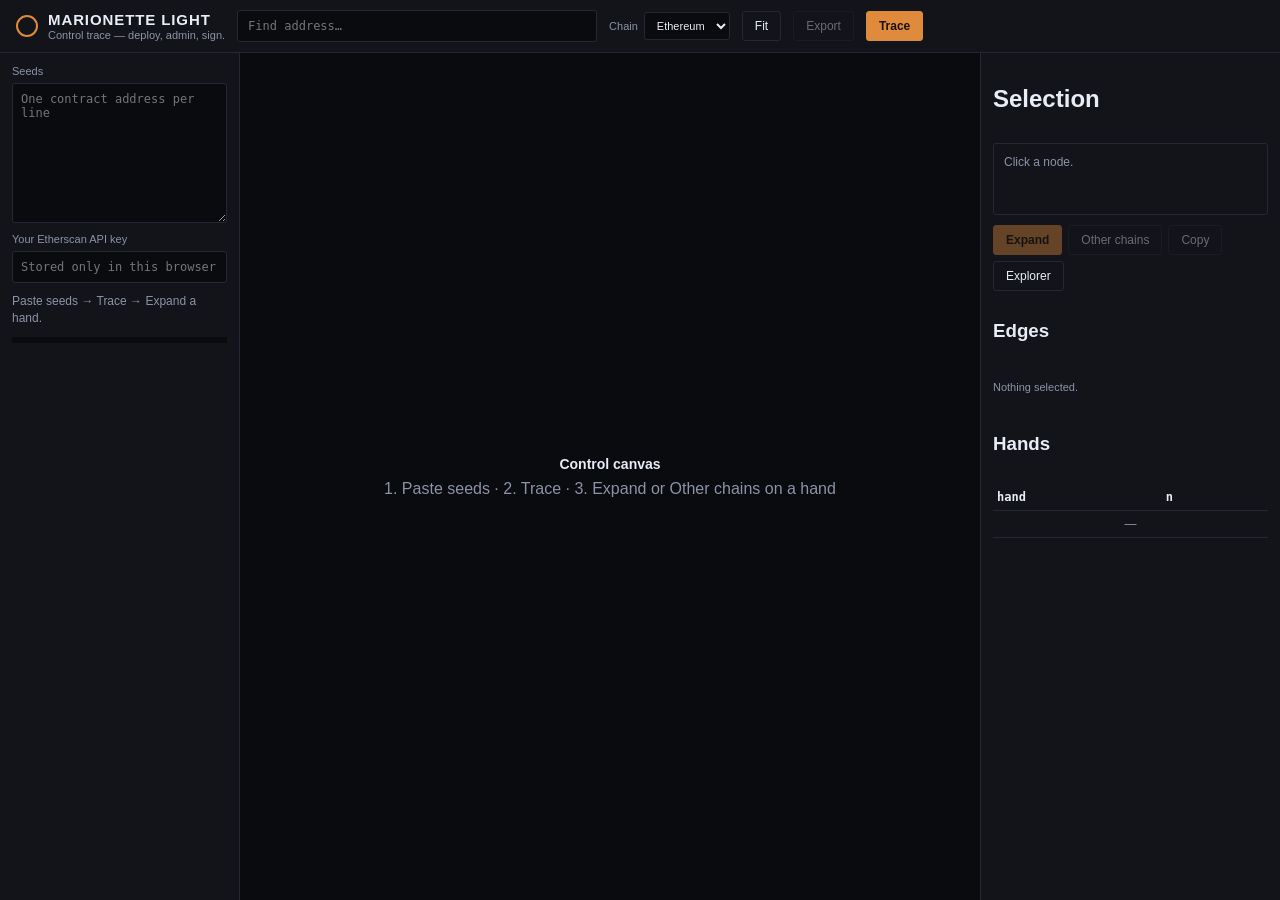
==== static/index.html @ 92b60005 "Marionette Light: Trace, Expand, Other chains. No Neo4j. Visitor API key in browser. Stateless expan" ====
<!DOCTYPE html>
<html lang="en">
<head>
  <meta charset="UTF-8" />
  <meta name="viewport" content="width=device-width, initial-scale=1" />
  <title>Marionette Light</title>
  <link rel="stylesheet" href="/static/style.css" />
  <script src="/static/vendor/vis-network.min.js"></script>
</head>
<body>
  <header class="top">
    <div class="brand">
      <span class="mark" aria-hidden="true"></span>
      <div>
        <h1>Marionette Light</h1>
        <p class="tag">Control trace — deploy, admin, sign.</p>
      </div>
    </div>
    <input id="search" spellcheck="false" placeholder="Find address…" />
    <label class="chain">
      Chain
      <select id="chainid">
        <option value="1" selected>Ethereum</option>
        <option value="56">BNB</option>
        <option value="137">Polygon</option>
        <option value="42161">Arbitrum</option>
        <option value="8453">Base</option>
        <option value="10">Optimism</option>
      </select>
    </label>
    <button type="button" id="fit" class="ghost">Fit</button>
    <button type="button" id="exportJson" class="ghost" disabled>Export</button>
    <button type="button" id="run" class="primary">Trace</button>
  </header>

  <main>
    <aside class="panel">
      <label>
        Seeds
        <textarea id="seeds" spellcheck="false" placeholder="One contract address per line"></textarea>
      </label>
      <label>
        Your Etherscan API key
        <input id="apiKey" type="password" autocomplete="off" spellcheck="false" placeholder="Stored only in this browser" />
      </label>
      <div id="status" class="status idle">Paste seeds → Trace → Expand a hand.</div>
      <progress id="bar" max="100" value="0"></progress>
    </aside>

    <section class="stage">
      <div id="graph" class="graph"></div>
      <div id="empty" class="empty-graph">
        <strong>Control canvas</strong>
        <span>1. Paste seeds · 2. Trace · 3. Expand or Other chains on a hand</span>
      </div>
    </section>

    <aside class="inspect" id="inspect">
      <h2>Selection</h2>
      <div id="inspector" class="inspector idle">Click a node.</div>
      <div class="inspect-actions">
        <button type="button" id="expand" class="primary" disabled>Expand</button>
        <button type="button" id="scanChains" class="ghost" disabled>Other chains</button>
        <button type="button" id="copyAddr" class="ghost" disabled>Copy</button>
        <a id="openScan" class="ghost linkbtn" href="#" target="_blank" rel="noreferrer">Explorer</a>
      </div>
      <h3>Edges</h3>
      <div id="edgeList" class="edgelist"><p class="muted">Nothing selected.</p></div>
      <h3>Hands</h3>
      <table>
        <thead><tr><th>hand</th><th>n</th><th></th></tr></thead>
        <tbody id="handsRows"><tr><td colspan="3" class="empty">—</td></tr></tbody>
      </table>
    </aside>
  </main>

  <script src="/static/app.js"></script>
</body>
</html>
---- static/style.css ----
:root {
  --bg: #0c0d10;
  --panel: #12141a;
  --canvas: #0a0b0e;
  --line: #252833;
  --ink: #e8edf5;
  --muted: #8b93a7;
  --copper: #e08a3c;
  --seed: #5b9fd4;
  --controller: #e0b34a;
  --safe: #a78bdb;
  --signer: #5dcaa0;
  --funder: #e07a96;
  --contract: #6d7c78;
  --sans: "Segoe UI", "IBM Plex Sans", sans-serif;
  --code: "Cascadia Mono", "Consolas", monospace;
}

* { box-sizing: border-box; }
html, body { margin: 0; height: 100%; }
body {
  background: var(--bg);
  color: var(--ink);
  font-family: var(--sans);
  display: flex;
  flex-direction: column;
  height: 100%;
  overflow: hidden;
}

.top {
  display: flex;
  align-items: center;
  gap: 12px;
  padding: 10px 16px;
  border-bottom: 1px solid var(--line);
  background: var(--panel);
  flex-wrap: wrap;
}
.brand { display: flex; gap: 10px; align-items: center; min-width: 200px; }
.mark {
  width: 22px; height: 22px;
  border: 2px solid var(--copper);
  border-radius: 50%;
}
h1 { font-size: 15px; margin: 0; letter-spacing: 0.06em; font-weight: 650; text-transform: uppercase; }
.tag { margin: 1px 0 0; color: var(--muted); font-size: 11px; }
#search {
  flex: 1;
  min-width: 160px;
  max-width: 360px;
  padding: 8px 10px;
  font-family: var(--code);
  font-size: 12px;
}
.chain { font-size: 11px; color: var(--muted); display: flex; gap: 6px; align-items: center; }
select, input, textarea, button {
  font: inherit;
  color: var(--ink);
  background: #0a0b0e;
  border: 1px solid var(--line);
  border-radius: 3px;
}
select { padding: 6px 8px; }
button { cursor: pointer; padding: 7px 12px; font-size: 12px; }
button.primary { background: var(--copper); border-color: var(--copper); color: #1a1208; font-weight: 650; }
button.primary:disabled, button.ghost:disabled { opacity: 0.4; cursor: default; }
button.ghost { background: transparent; }
.linkbtn {
  display: inline-block;
  padding: 7px 12px;
  text-decoration: none;
  color: var(--ink);
  font-size: 12px;
  border: 1px solid var(--line);
  border-radius: 3px;
}

main {
  display: grid;
  grid-template-columns: 240px minmax(0, 1fr) 300px;
  flex: 1;
  min-height: 0;
}
.panel, .inspect {
  background: var(--panel);
  padding: 12px;
  display: flex;
  flex-direction: column;
  gap: 10px;
  min-height: 0;
  overflow: auto;
}
.panel { border-right: 1px solid var(--line); }
.inspect { border-left: 1px solid var(--line); }
.panel label, .inspect label {
  display: flex;
  flex-direction: column;
  gap: 6px;
  font-size: 11px;
  color: var(--muted);
}
textarea {
  min-height: 140px;
  resize: vertical;
  font-family: var(--code);
  font-size: 12px;
  padding: 8px;
}
input[type="password"], input:not([id="search"]) {
  padding: 8px;
  font-family: var(--code);
  font-size: 12px;
}
.status { font-size: 12px; line-height: 1.4; }
.status.idle { color: var(--muted); }
.status.busy { color: var(--copper); }
.status.ok { color: var(--signer); }
.status.err { color: #e05a52; }
progress {
  width: 100%;
  height: 6px;
  border: 0;
  background: #0a0b0e;
}
progress::-webkit-progress-bar { background: #0a0b0e; }
progress::-webkit-progress-value { background: var(--copper); }

.stage { position: relative; background: var(--canvas); min-width: 0; }
.graph { width: 100%; height: 100%; }
.empty-graph {
  position: absolute;
  inset: 0;
  display: flex;
  flex-direction: column;
  align-items: center;
  justify-content: center;
  gap: 8px;
  color: var(--muted);
  pointer-events: none;
  text-align: center;
  padding: 24px;
}
.empty-graph.hidden { display: none; }
.empty-graph strong { color: var(--ink); font-size: 14px; }

.inspector {
  font-size: 12px;
  line-height: 1.45;
  padding: 10px;
  border: 1px solid var(--line);
  border-radius: 3px;
  min-height: 72px;
}
.inspector.idle { color: var(--muted); }
.inspector .addr { font-family: var(--code); word-break: break-all; margin-bottom: 4px; }
.inspect-actions { display: flex; flex-wrap: wrap; gap: 6px; }
.edgelist { font-size: 11px; font-family: var(--code); max-height: 220px; overflow: auto; }
.edgelist .fact {
  border: 1px solid var(--line);
  padding: 6px 8px;
  margin-bottom: 6px;
  cursor: pointer;
}
.edgelist .fact:hover { border-color: var(--copper); }
.edgelist .dir { color: var(--copper); text-transform: uppercase; font-size: 10px; }
.muted { color: var(--muted); font-family: var(--sans); }
table { width: 100%; border-collapse: collapse; font-size: 12px; }
th, td { text-align: left; padding: 6px 4px; border-bottom: 1px solid var(--line); }
td.addr, th { font-family: var(--code); }
td.empty { color: var(--muted); text-align: center; }
tr[data-id] { cursor: pointer; }
tr[data-id]:hover { background: #1a1d26; }
.badge {
  font-size: 10px;
  color: var(--copper);
  border: 1px solid var(--copper);
  padding: 1px 5px;
  border-radius: 2px;
}

@media (max-width: 960px) {
  main { grid-template-columns: 1fr; grid-template-rows: auto 50vh auto; }
}
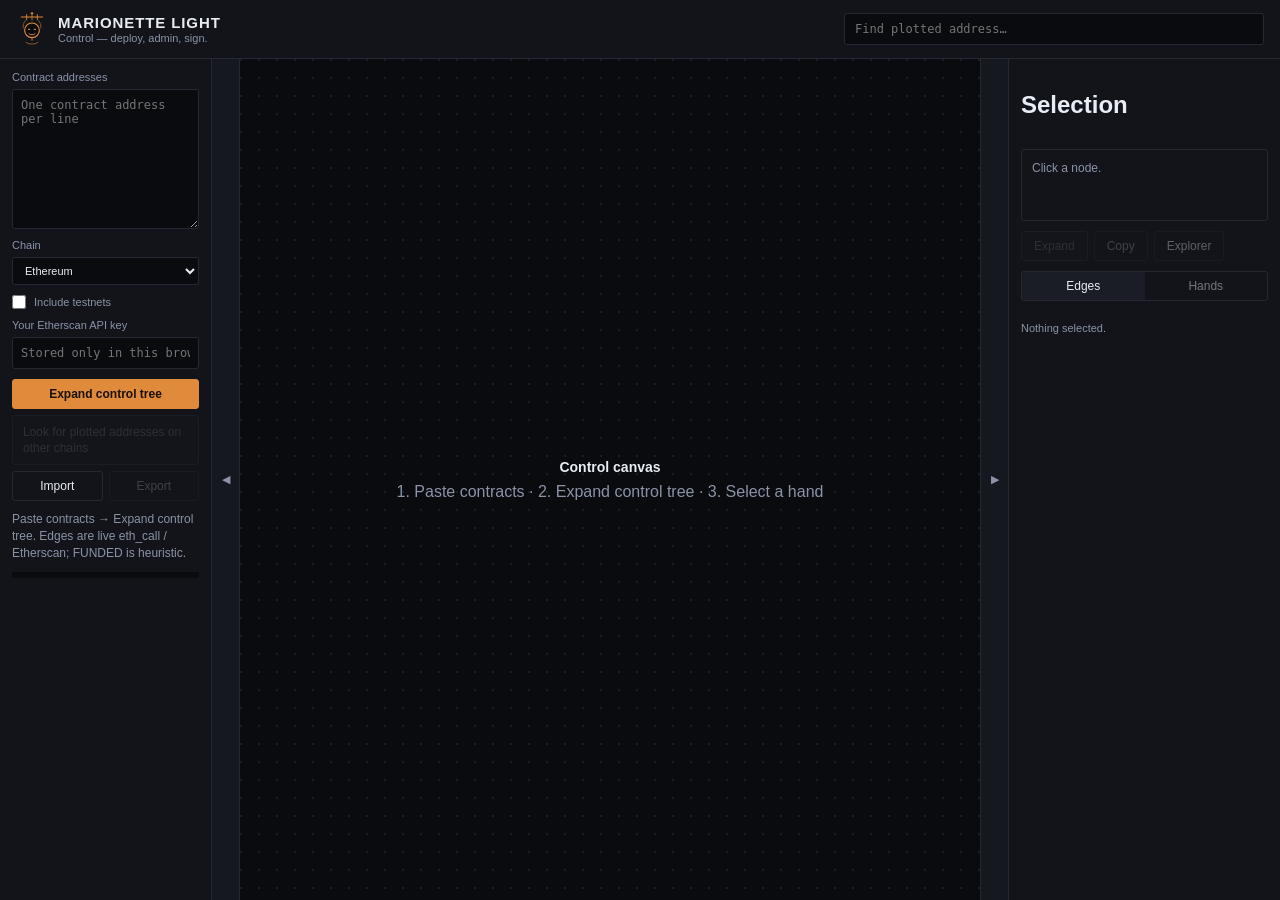
==== commit 43952c8f: "Ship Light UX polish, truth gates, docs, and GitHub Pages landing. Co-authored-by: Cursor <cursorage" ====
--- a/static/index.html
+++ b/static/index.html
@@ -10,69 +10,106 @@
 <body>
   <header class="top">
     <div class="brand">
-      <span class="mark" aria-hidden="true"></span>
+      <svg class="logo" viewBox="0 0 48 56" aria-hidden="true" focusable="false">
+        <!-- control cross -->
+        <path d="M8 10h32" fill="none" stroke="currentColor" stroke-width="1.6" stroke-linecap="round"/>
+        <path d="M16 6.5v7M32 6.5v7" fill="none" stroke="currentColor" stroke-width="1.4" stroke-linecap="round"/>
+        <circle cx="24" cy="4.5" r="1.8" fill="currentColor"/>
+        <!-- strings -->
+        <path d="M24 6.5v8" fill="none" stroke="currentColor" stroke-width="1.2" stroke-linecap="round" opacity="0.9"/>
+        <path d="M16 13.5c-4.5 4-6 9-5 13M32 13.5c4.5 4 6 9 5 13" fill="none" stroke="currentColor" stroke-width="1.1" stroke-linecap="round" opacity="0.75"/>
+        <!-- head (geometric) -->
+        <circle cx="24" cy="30" r="11" fill="#0a0b0e" stroke="currentColor" stroke-width="1.7"/>
+        <path d="M18.5 28.5h2.2M27.3 28.5h2.2" stroke="currentColor" stroke-width="1.5" stroke-linecap="round"/>
+        <path d="M19.5 35c2 2.4 7 2.4 9 0" fill="none" stroke="currentColor" stroke-width="1.4" stroke-linecap="round"/>
+        <!-- neck + shoulders -->
+        <path d="M24 41v4" fill="none" stroke="currentColor" stroke-width="1.3" stroke-linecap="round"/>
+        <path d="M15 48c3.5 3.5 14.5 3.5 18 0" fill="none" stroke="currentColor" stroke-width="1.3" stroke-linecap="round" opacity="0.7"/>
+      </svg>
       <div>
         <h1>Marionette Light</h1>
-        <p class="tag">Control trace — deploy, admin, sign.</p>
+        <p class="tag">Control — deploy, admin, sign.</p>
       </div>
     </div>
-    <input id="search" spellcheck="false" placeholder="Find address…" />
-    <label class="chain">
-      Chain
-      <select id="chainid">
-        <option value="1" selected>Ethereum</option>
-        <option value="56">BNB</option>
-        <option value="137">Polygon</option>
-        <option value="42161">Arbitrum</option>
-        <option value="8453">Base</option>
-        <option value="10">Optimism</option>
-      </select>
-    </label>
-    <button type="button" id="fit" class="ghost">Fit</button>
-    <button type="button" id="exportJson" class="ghost" disabled>Export</button>
-    <button type="button" id="run" class="primary">Trace</button>
+    <input id="search" spellcheck="false" placeholder="Find plotted address…" />
   </header>
 
   <main>
-    <aside class="panel">
-      <label>
-        Seeds
-        <textarea id="seeds" spellcheck="false" placeholder="One contract address per line"></textarea>
-      </label>
-      <label>
-        Your Etherscan API key
-        <input id="apiKey" type="password" autocomplete="off" spellcheck="false" placeholder="Stored only in this browser" />
-      </label>
-      <div id="status" class="status idle">Paste seeds → Trace → Expand a hand.</div>
-      <progress id="bar" max="100" value="0"></progress>
+    <aside class="panel" id="panel">
+      <div class="panel-body">
+        <label>
+          Contract addresses
+          <textarea id="contracts" spellcheck="false" placeholder="One contract address per line"></textarea>
+        </label>
+        <label class="chain">
+          Chain
+          <select id="chainid">
+            <option value="1" selected>Ethereum</option>
+            <option value="56">BNB</option>
+            <option value="137">Polygon</option>
+            <option value="42161">Arbitrum</option>
+            <option value="8453">Base</option>
+            <option value="10">Optimism</option>
+          </select>
+        </label>
+        <label class="toggle-row">
+          <input type="checkbox" id="includeTestnets" />
+          <span>Include testnets</span>
+        </label>
+        <label>
+          Your Etherscan API key
+          <input id="apiKey" type="password" autocomplete="off" spellcheck="false" placeholder="Stored only in this browser" />
+        </label>
+        <div class="panel-actions">
+          <button type="button" id="run" class="primary">Expand control tree</button>
+          <button type="button" id="scanChains" class="ghost" disabled>Look for plotted addresses on other chains</button>
+          <button type="button" id="importJson" class="ghost">Import</button>
+          <button type="button" id="exportJson" class="ghost" disabled>Export</button>
+          <input id="importFile" type="file" accept="application/json,.json" hidden />
+        </div>
+        <div id="status" class="status idle">Paste contracts → Expand control tree. Edges are live eth_call / Etherscan; FUNDED is heuristic.</div>
+        <progress id="bar" max="100" value="0"></progress>
+      </div>
+      <button type="button" class="rail-toggle" id="togglePanel" title="Toggle left panel" aria-label="Toggle left panel">◀</button>
     </aside>
 
     <section class="stage">
       <div id="graph" class="graph"></div>
       <div id="empty" class="empty-graph">
         <strong>Control canvas</strong>
-        <span>1. Paste seeds · 2. Trace · 3. Expand or Other chains on a hand</span>
+        <span>1. Paste contracts · 2. Expand control tree · 3. Select a hand</span>
       </div>
     </section>
 
     <aside class="inspect" id="inspect">
-      <h2>Selection</h2>
-      <div id="inspector" class="inspector idle">Click a node.</div>
-      <div class="inspect-actions">
-        <button type="button" id="expand" class="primary" disabled>Expand</button>
-        <button type="button" id="scanChains" class="ghost" disabled>Other chains</button>
-        <button type="button" id="copyAddr" class="ghost" disabled>Copy</button>
-        <a id="openScan" class="ghost linkbtn" href="#" target="_blank" rel="noreferrer">Explorer</a>
+      <button type="button" class="rail-toggle" id="toggleInspect" title="Toggle right panel" aria-label="Toggle right panel">▶</button>
+      <div class="inspect-body">
+        <h2>Selection</h2>
+        <div id="inspector" class="inspector idle">Click a node.</div>
+        <div class="inspect-actions">
+          <button type="button" id="expand" class="ghost" disabled>Expand</button>
+          <button type="button" id="copyAddr" class="ghost" disabled>Copy</button>
+          <a id="openScan" class="ghost linkbtn disabled" href="#" target="_blank" rel="noreferrer">Explorer</a>
+        </div>
+        <div class="minitabs" id="sideTabs" role="tablist">
+          <button type="button" class="minitab on" data-pane="edges" role="tab">Edges</button>
+          <button type="button" class="minitab" data-pane="hands" role="tab">Hands</button>
+        </div>
+        <div id="pane-edges" class="tabpane on">
+          <div id="edgeList" class="edgelist"><p class="muted">Nothing selected.</p></div>
+        </div>
+        <div id="pane-hands" class="tabpane">
+          <div class="hands-filters" id="handsChainFilters"></div>
+          <table>
+            <thead><tr><th>hand</th><th>by chain</th><th></th></tr></thead>
+            <tbody id="handsRows"><tr><td colspan="3" class="empty">—</td></tr></tbody>
+          </table>
+        </div>
       </div>
-      <h3>Edges</h3>
-      <div id="edgeList" class="edgelist"><p class="muted">Nothing selected.</p></div>
-      <h3>Hands</h3>
-      <table>
-        <thead><tr><th>hand</th><th>n</th><th></th></tr></thead>
-        <tbody id="handsRows"><tr><td colspan="3" class="empty">—</td></tr></tbody>
-      </table>
     </aside>
   </main>
+
+  <div id="toast" class="toast" aria-live="polite"></div>
 
   <script src="/static/app.js"></script>
 </body>
--- a/static/style.css
+++ b/static/style.css
@@ -14,6 +14,7 @@
   --contract: #6d7c78;
   --sans: "Segoe UI", "IBM Plex Sans", sans-serif;
   --code: "Cascadia Mono", "Consolas", monospace;
+  --rail: 28px;
 }
 
 * { box-sizing: border-box; }
@@ -38,22 +39,57 @@
   flex-wrap: wrap;
 }
 .brand { display: flex; gap: 10px; align-items: center; min-width: 200px; }
-.mark {
-  width: 22px; height: 22px;
-  border: 2px solid var(--copper);
-  border-radius: 50%;
+.logo {
+  width: 32px;
+  height: 38px;
+  color: var(--copper);
+  flex: 0 0 auto;
+  display: block;
 }
 h1 { font-size: 15px; margin: 0; letter-spacing: 0.06em; font-weight: 650; text-transform: uppercase; }
 .tag { margin: 1px 0 0; color: var(--muted); font-size: 11px; }
 #search {
   flex: 1;
   min-width: 160px;
-  max-width: 360px;
+  max-width: 420px;
+  margin-left: auto;
   padding: 8px 10px;
   font-family: var(--code);
   font-size: 12px;
 }
-.chain { font-size: 11px; color: var(--muted); display: flex; gap: 6px; align-items: center; }
+.panel-actions {
+  display: flex;
+  flex-wrap: wrap;
+  gap: 6px;
+}
+.panel-actions #scanChains {
+  width: 100%;
+  text-align: left;
+  line-height: 1.35;
+  white-space: normal;
+  padding: 8px 10px;
+}
+.chain {
+  font-size: 11px;
+  color: var(--muted);
+  display: flex;
+  flex-direction: column;
+  gap: 6px;
+}
+.chain select { width: 100%; }
+.toggle-row {
+  flex-direction: row !important;
+  align-items: center;
+  gap: 8px !important;
+  cursor: pointer;
+  user-select: none;
+}
+.toggle-row input {
+  width: 14px;
+  height: 14px;
+  accent-color: var(--copper);
+  margin: 0;
+}
 select, input, textarea, button {
   font: inherit;
   color: var(--ink);
@@ -64,8 +100,22 @@
 select { padding: 6px 8px; }
 button { cursor: pointer; padding: 7px 12px; font-size: 12px; }
 button.primary { background: var(--copper); border-color: var(--copper); color: #1a1208; font-weight: 650; }
-button.primary:disabled, button.ghost:disabled { opacity: 0.4; cursor: default; }
-button.ghost { background: transparent; }
+button.primary:disabled,
+button.ghost:disabled,
+a.linkbtn.disabled {
+  opacity: 0.35;
+  cursor: default;
+  pointer-events: none;
+  filter: grayscale(0.35);
+}
+button.ghost { background: transparent; color: var(--muted); border-color: var(--line); }
+button.ghost:not(:disabled) { color: var(--ink); }
+#expand:disabled,
+#scanChains:disabled {
+  background: #16181f;
+  color: #5a6170;
+  border-color: #2a2e38;
+}
 .linkbtn {
   display: inline-block;
   padding: 7px 12px;
@@ -75,24 +125,110 @@
   border: 1px solid var(--line);
   border-radius: 3px;
 }
+.inspect-actions {
+  display: flex;
+  flex-wrap: wrap;
+  gap: 6px;
+}
+.bychain {
+  font-size: 11px;
+  color: var(--muted);
+  line-height: 1.35;
+}
+.hands-filters {
+  display: flex;
+  flex-wrap: wrap;
+  gap: 4px;
+  margin-bottom: 8px;
+}
+.hands-filters .chip {
+  padding: 3px 8px;
+  font-size: 10px;
+  border: 1px solid var(--line);
+  border-radius: 3px;
+  background: transparent;
+  color: var(--muted);
+  cursor: pointer;
+}
+.hands-filters .chip.on {
+  color: var(--ink);
+  border-color: var(--copper);
+  background: rgba(224, 138, 60, 0.12);
+}
+.hands-filters .chip:disabled {
+  opacity: 0.35;
+  cursor: default;
+}
+.fact .plain {
+  font-family: var(--sans);
+  font-size: 12px;
+  color: var(--ink);
+  margin: 2px 0 4px;
+}
+.panel-actions .primary { width: 100%; }
+.panel-actions #importJson,
+.panel-actions #exportJson { flex: 1; }
 
 main {
   display: grid;
   grid-template-columns: 240px minmax(0, 1fr) 300px;
   flex: 1;
   min-height: 0;
-}
+  transition: grid-template-columns 0.18s ease;
+}
+body.panel-collapsed main {
+  grid-template-columns: var(--rail) minmax(0, 1fr) 300px;
+}
+body.inspect-collapsed main {
+  grid-template-columns: 240px minmax(0, 1fr) var(--rail);
+}
+body.panel-collapsed.inspect-collapsed main {
+  grid-template-columns: var(--rail) minmax(0, 1fr) var(--rail);
+}
+
 .panel, .inspect {
   background: var(--panel);
-  padding: 12px;
-  display: flex;
-  flex-direction: column;
-  gap: 10px;
   min-height: 0;
-  overflow: auto;
+  overflow: hidden;
+  position: relative;
+  display: flex;
 }
 .panel { border-right: 1px solid var(--line); }
 .inspect { border-left: 1px solid var(--line); }
+.panel-body,
+.inspect-body {
+  flex: 1;
+  min-width: 0;
+  padding: 12px;
+  display: flex;
+  flex-direction: column;
+  gap: 10px;
+  overflow: auto;
+}
+body.panel-collapsed .panel-body,
+body.inspect-collapsed .inspect-body {
+  display: none;
+}
+.rail-toggle {
+  flex: 0 0 var(--rail);
+  width: var(--rail);
+  padding: 0;
+  margin: 0;
+  border: 0;
+  border-radius: 0;
+  background: #16181f;
+  color: var(--muted);
+  font-size: 11px;
+  align-self: stretch;
+  writing-mode: horizontal-tb;
+}
+.rail-toggle:hover {
+  color: var(--ink);
+  background: #1a1d26;
+}
+.panel .rail-toggle { border-left: 1px solid var(--line); }
+.inspect .rail-toggle { border-right: 1px solid var(--line); order: -1; }
+body.panel-collapsed #togglePanel { content: "▶"; }
 .panel label, .inspect label {
   display: flex;
   flex-direction: column;
@@ -107,12 +243,12 @@
   font-size: 12px;
   padding: 8px;
 }
-input[type="password"], input:not([id="search"]) {
+input[type="password"], input:not([id="search"]):not([type="checkbox"]) {
   padding: 8px;
   font-family: var(--code);
   font-size: 12px;
 }
-.status { font-size: 12px; line-height: 1.4; }
+.status { font-size: 12px; line-height: 1.4; word-break: break-word; }
 .status.idle { color: var(--muted); }
 .status.busy { color: var(--copper); }
 .status.ok { color: var(--signer); }
@@ -126,8 +262,29 @@
 progress::-webkit-progress-bar { background: #0a0b0e; }
 progress::-webkit-progress-value { background: var(--copper); }
 
-.stage { position: relative; background: var(--canvas); min-width: 0; }
-.graph { width: 100%; height: 100%; }
+.stage {
+  position: relative;
+  display: flex;
+  flex-direction: column;
+  min-width: 0;
+  min-height: 0;
+  background: var(--canvas);
+  background-image: radial-gradient(circle at 1px 1px, #1b1e27 1px, transparent 0);
+  background-size: 18px 18px;
+}
+.graph {
+  flex: 1;
+  min-height: 0;
+  width: 100%;
+  height: 100%;
+  position: relative;
+  overflow: hidden;
+}
+.graph > div,
+.graph canvas {
+  width: 100% !important;
+  height: 100% !important;
+}
 .empty-graph {
   position: absolute;
   inset: 0;
@@ -154,8 +311,24 @@
 }
 .inspector.idle { color: var(--muted); }
 .inspector .addr { font-family: var(--code); word-break: break-all; margin-bottom: 4px; }
-.inspect-actions { display: flex; flex-wrap: wrap; gap: 6px; }
-.edgelist { font-size: 11px; font-family: var(--code); max-height: 220px; overflow: auto; }
+.minitabs {
+  display: flex;
+  border: 1px solid var(--line);
+  border-radius: 3px;
+  overflow: hidden;
+}
+.minitab {
+  flex: 1;
+  border: 0;
+  border-radius: 0;
+  background: transparent;
+  padding: 7px 8px;
+  opacity: 0.45;
+}
+.minitab.on { opacity: 1; background: #1a1d26; color: var(--ink); }
+.tabpane { display: none; min-height: 0; overflow: auto; flex: 1; }
+.tabpane.on { display: block; }
+.edgelist { font-size: 11px; font-family: var(--code); }
 .edgelist .fact {
   border: 1px solid var(--line);
   padding: 6px 8px;
@@ -179,6 +352,36 @@
   border-radius: 2px;
 }
 
+.toast {
+  position: fixed;
+  left: 50%;
+  bottom: 24px;
+  transform: translateX(-50%) translateY(8px);
+  padding: 8px 14px;
+  background: rgba(18, 20, 26, 0.72);
+  border: 1px solid rgba(232, 237, 245, 0.12);
+  border-radius: 4px;
+  color: var(--ink);
+  font-size: 12px;
+  font-family: var(--code);
+  opacity: 0;
+  pointer-events: none;
+  transition: opacity 0.15s ease, transform 0.15s ease;
+  z-index: 50;
+  backdrop-filter: blur(6px);
+  max-width: min(90vw, 360px);
+  text-align: center;
+}
+.toast.show {
+  opacity: 1;
+  transform: translateX(-50%) translateY(0);
+}
+
 @media (max-width: 960px) {
   main { grid-template-columns: 1fr; grid-template-rows: auto 50vh auto; }
-}
+  body.panel-collapsed main,
+  body.inspect-collapsed main,
+  body.panel-collapsed.inspect-collapsed main {
+    grid-template-columns: 1fr;
+  }
+}
